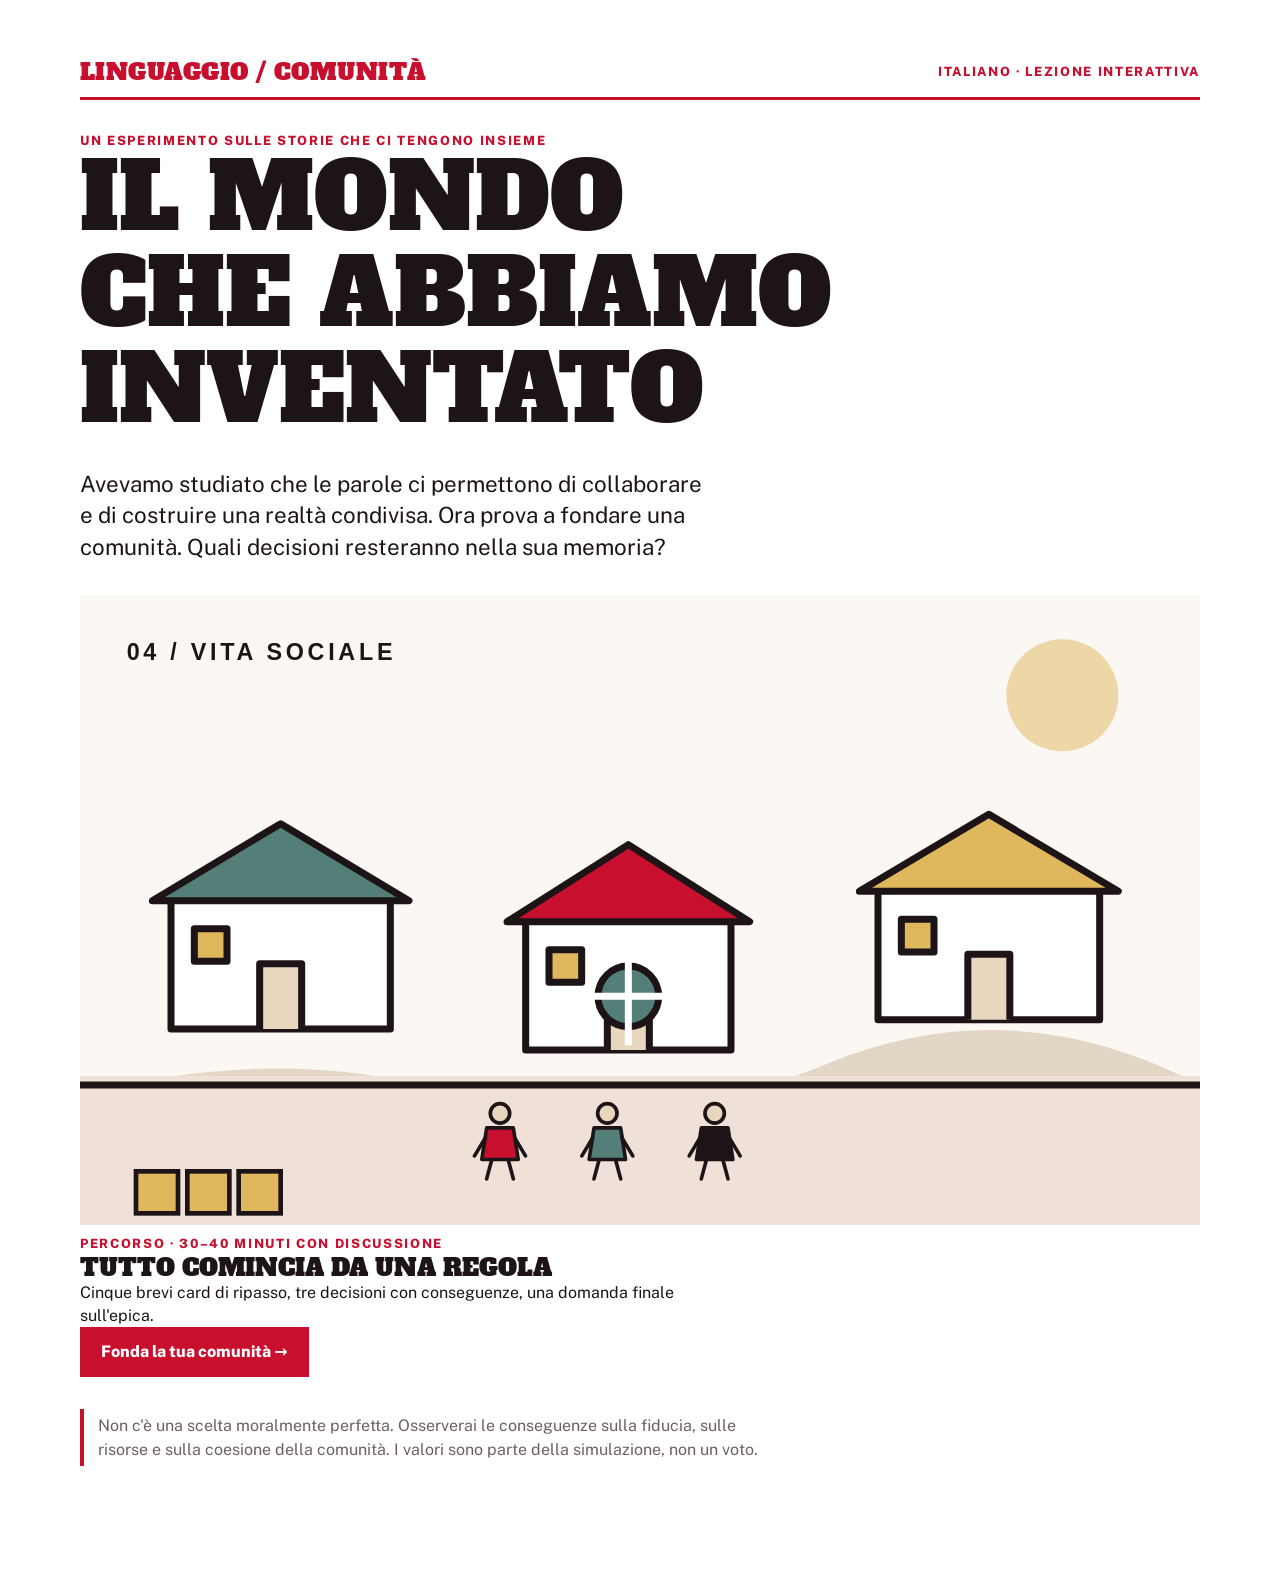
==== index.html @ 83479af5 "feat: crea pagina responsive del simulatore linguaggio-comunità" ====
<!doctype html>
<html lang="it">
<head>
  <meta charset="utf-8">
  <meta name="viewport" content="width=device-width,initial-scale=1,viewport-fit=cover">
  <meta name="theme-color" content="#ffffff">
  <title>Il mondo che abbiamo inventato — Linguaggio e comunità</title>
  <meta name="description" content="Attività didattica interattiva: linguaggio, convenzioni condivise, comunità e memoria collettiva.">
  <link rel="preconnect" href="https://fonts.googleapis.com">
  <link rel="preconnect" href="https://fonts.gstatic.com" crossorigin>
  <link href="https://fonts.googleapis.com/css2?family=Alfa+Slab+One&family=Public+Sans:wght@400;500;700;800&display=swap" rel="stylesheet">
  <link rel="stylesheet" href="stile.css">
  <link rel="stylesheet" href="simulazione.css">
  <link rel="stylesheet" href="comunita.css">
</head>
<body>
  <section id="landing" class="ep-landing" aria-label="Introduzione all'attività">
    <header class="ep-mast">
      <div class="ep-brand">LINGUAGGIO / COMUNITÀ</div>
      <span class="ep-kicker">Italiano · Lezione interattiva</span>
    </header>
    <div>
      <p class="ep-kicker">Un esperimento sulle storie che ci tengono insieme</p>
      <h1 class="ep-display">IL MONDO CHE ABBIAMO INVENTATO</h1>
    </div>
    <p class="ep-deck">Avevamo studiato che le parole ci permettono di collaborare e di costruire una realtà condivisa. Ora prova a fondare una comunità. Quali decisioni resteranno nella sua memoria?</p>
    <div class="lc-intro-grid">
      <div class="lc-cover" id="landingArt" aria-hidden="true"></div>
      <article class="lc-start">
        <span class="ep-kicker">Percorso · 30–40 minuti con discussione</span>
        <h2>TUTTO COMINCIA DA UNA REGOLA</h2>
        <p>Cinque brevi card di ripasso, tre decisioni con conseguenze, una domanda finale sull'epica.</p>
        <button class="btn" type="button" data-action="start">Fonda la tua comunità →</button>
        <button id="resume" class="btn ghost" type="button" data-action="resume" hidden>Riprendi il percorso →</button>
      </article>
    </div>
    <p class="ep-story-note">Non c'è una scelta moralmente perfetta. Osserverai le conseguenze sulla fiducia, sulle risorse e sulla coesione della comunità. I valori sono parte della simulazione, non un voto.</p>
  </section>
  <main class="app" id="app" hidden>
    <header class="bar">
      <div class="ep-app-title">
        <small>Il potere del linguaggio</small>
        <b>LA COMUNITÀ</b>
      </div>
      <div class="bar-r"><button class="pill" type="button" data-action="menu">← Inizio</button></div>
    </header>
    <section class="stage ep-stage" aria-label="Simulatore della comunità">
      <div class="left">
        <div class="mapwrap">
          <div class="ep-map" id="map"></div>
          <div class="chapter-tag" id="chapterTag">La comunità</div>
          <div class="turn-tag" id="turnTag">1 / 11</div>
        </div>
        <div class="ep-hud" id="hud" aria-label="Indicatori della comunità"></div>
        <div class="ep-progress" id="progress" aria-label="Avanzamento"></div>
        <p class="ep-notice">Fiducia, Risorse e Coesione sono indicatori del gioco: non misurano scientificamente una società e non sono un voto.</p>
      </div>
      <section class="panel ep-panel" id="panel" aria-label="Situazione e decisioni" aria-live="polite"></section>
    </section>
  </main>
  <div id="prologue" hidden role="dialog" aria-modal="true" aria-label="Card narrative illustrate"></div>
  <!-- Motore riutilizzabile proveniente da epica-romanzo; dati specifici separati. -->
  <script src="engine.js"></script>
  <script src="storia.js"></script>
  <script src="comunita-map.js"></script>
  <script src="comunita-app.js"></script>
</body>
</html>
---- stile.css ----
/* Layout: la mappa domina. Su schermo largo mappa e misure a sinistra, scene e ordini a destra. Su telefono: barra, mappa, misure, scena.
   Look: pagina bianca, rosso araldico per azioni e pericolo, inchiostro per il testo. Un solo tema deliberato. */
:root {
  --white: #ffffff; --ink: #1c1416; --red: #c8102e; --red-dark: #96091f; --red-pale: #fdeaed;
  --paper: #fbf7f2; --line: #e9dfe0; --mute: #6c5f63; --soft: #f4efec;
  --display: 'Alfa Slab One', 'Rockwell', Georgia, serif; --ui: 'Public Sans', system-ui, sans-serif;
  color-scheme: light;
}
* { box-sizing: border-box; }
body { background: var(--white); color: var(--ink); font-family: var(--ui); font-size: 1rem; line-height: 1.45;
  padding-inline: 1rem; padding-block: .8rem 3rem; }
button, input, textarea { font: inherit; color: inherit; }
.app { max-width: 70rem; margin-inline: auto; display: flex; flex-direction: column; gap: .8rem; }

.bar { display: flex; justify-content: space-between; align-items: center; gap: .8rem; flex-wrap: wrap; border-bottom: 3px solid var(--red); padding-bottom: .5rem; }
.sub { font-weight: 800; font-size: .78rem; letter-spacing: .12em; text-transform: uppercase; color: var(--red); }
.bar-r { display: flex; align-items: center; gap: .6rem; }
.score { text-align: end; line-height: 1; }
.score b { font-family: var(--display); font-size: 1.6rem; font-variant-numeric: tabular-nums; }
.score small { display: block; font-size: .68rem; font-weight: 700; letter-spacing: .12em; text-transform: uppercase; color: var(--mute); }
.pill { font-weight: 700; font-size: .85rem; border: 2px solid var(--ink); background: var(--white); padding: .35rem .8rem; cursor: pointer; }
.pill:hover { background: var(--ink); color: var(--white); }

.stage { display: grid; grid-template-columns: minmax(0, 1.55fr) minmax(19rem, 1fr); gap: 1rem; align-items: start; }
.left { display: flex; flex-direction: column; gap: .7rem; min-width: 0; }
@media (max-width: 52rem) { .stage { display: flex; flex-direction: column; align-items: stretch; } }

.mapwrap { position: relative; border: 3px solid var(--ink); background: var(--paper); line-height: 0; }
#map { width: 100%; display: block; touch-action: manipulation; cursor: pointer; }
.chapter-tag { position: absolute; left: .6rem; top: .6rem; background: var(--red); color: var(--white); font-weight: 800; font-size: .72rem; letter-spacing: .1em; text-transform: uppercase; padding: .25rem .6rem; line-height: 1.2; pointer-events: none; }
.turn-tag { position: absolute; right: .6rem; bottom: .6rem; background: var(--white); border: 2px solid var(--ink); font-weight: 800; font-size: .72rem; letter-spacing: .08em; text-transform: uppercase; padding: .2rem .55rem; line-height: 1.2; pointer-events: none; }
.progress { display: grid; grid-template-columns: repeat(8, 1fr); gap: 4px; }
.progress div { display: grid; grid-template-columns: 1fr 1fr; gap: 2px; }
.progress i { height: 7px; background: var(--line); display: block; }
.progress i.done { background: var(--ink); } .progress i.now { background: var(--red); }

.hud { display: grid; grid-template-columns: repeat(4, 1fr); gap: .5rem; }
.st { border: 2px solid var(--ink); padding: .4rem .55rem .5rem; background: var(--white); min-width: 0; }
.st-h { display: flex; justify-content: space-between; align-items: baseline; gap: .3rem; font-weight: 800; font-size: .72rem; letter-spacing: .06em; text-transform: uppercase; }
.st-h b { font-family: var(--display); font-size: 1.15rem; font-weight: 400; font-variant-numeric: tabular-nums; letter-spacing: 0; }
.st .bar2 { height: 7px; background: var(--soft); margin-top: .3rem; }
.st .bar2 i { display: block; height: 100%; background: var(--ink); transition: width .5s; }
.st.low { border-color: var(--red); } .st.low .bar2 i { background: var(--red); } .st.low b { color: var(--red); }
.st.up b { animation: up .9s; } .st.down b { animation: down .9s; }
@keyframes up { 0% { transform: scale(1.35); } 100% { transform: none; } }
@keyframes down { 0% { transform: scale(1.35); color: var(--red); } 100% { transform: none; } }
.st.off { display: none; }
@media (max-width: 34rem) { .hud { grid-template-columns: 1fr 1fr; } }
@media (max-width: 34rem) { .panel { box-shadow: 4px 4px 0 var(--red); } }

.panel { border: 3px solid var(--ink); background: var(--white); padding: clamp(1rem, 3vw, 1.5rem); display: flex; flex-direction: column; gap: .9rem; min-width: 0; animation: in .25s ease-out; box-shadow: 6px 6px 0 var(--red); }
@keyframes in { from { opacity: 0; transform: translateY(6px); } to { opacity: 1; transform: none; } }
@media (prefers-reduced-motion: reduce) { .panel, .st.up b, .st.down b { animation: none; } .st .bar2 i { transition: none; } }
.eyebrow { font-weight: 800; font-size: .72rem; letter-spacing: .14em; text-transform: uppercase; color: var(--red); }
h1, h2 { font-family: var(--display); font-weight: 400; line-height: 1.1; margin: 0; text-wrap: balance; }
h1 { font-size: 2rem; } h2 { font-size: 1.5rem; }
h3 { font-size: .95rem; margin: 0; font-weight: 800; }
p { margin: 0; max-width: 38rem; }
.prose { display: flex; flex-direction: column; gap: .6rem; font-size: 1.05rem; }
.muted { color: var(--mute); }
.quote { border-inline-start: 4px solid var(--red); padding-inline-start: .8rem; font-weight: 700; max-width: 38rem; }

.btn { font-weight: 800; font-size: 1rem; padding: .7rem 1.2rem; background: var(--red); color: var(--white); border: 2px solid var(--red); cursor: pointer; align-self: flex-start; }
.btn:hover { background: var(--red-dark); border-color: var(--red-dark); }
.btn.ghost { background: var(--white); color: var(--ink); border-color: var(--ink); }
.btn.ghost:hover { background: var(--ink); color: var(--white); }
.btn[disabled] { opacity: .45; cursor: default; }
:focus-visible { outline: 3px solid var(--red); outline-offset: 2px; }
.row { display: flex; gap: .6rem; flex-wrap: wrap; }

.opts { display: flex; flex-direction: column; gap: .5rem; }
.opt { display: grid; grid-template-columns: 1.6rem 1fr; gap: .4rem; text-align: left; background: var(--white); border: 2px solid var(--ink); padding: .7rem .8rem; cursor: pointer; font-weight: 500; font-size: 1rem; text-align: start; }
.opt:hover { background: var(--red-pale); border-color: var(--red); }
.opt .k { font-family: var(--display); color: var(--red); }
.opt.right { background: #eaf6ec; border-color: #1f7a3a; } .opt.wrong { background: var(--red-pale); border-color: var(--red); }

.chips { display: flex; flex-wrap: wrap; gap: .35rem; }
.chip { font-weight: 800; font-size: .8rem; padding: .12rem .5rem; background: var(--soft); font-variant-numeric: tabular-nums; }
.chip.neg { background: var(--red-pale); color: var(--red-dark); }
.note { background: var(--soft); border-inline-start: 4px solid var(--ink); padding: .7rem .9rem; display: flex; flex-direction: column; gap: .35rem; }
.note.red { background: var(--red-pale); border-color: var(--red); }
.crisis { background: var(--red); color: var(--white); padding: .6rem .8rem; font-weight: 700; }
.lines { margin: 0; padding-inline-start: 1.1rem; display: flex; flex-direction: column; gap: .2rem; max-width: 38rem; }

.ap { display: flex; align-items: center; gap: .5rem; font-weight: 800; font-size: .85rem; letter-spacing: .06em; text-transform: uppercase; }
.ap i { width: 1.1rem; height: 1.1rem; border: 2px solid var(--red); background: var(--red); display: inline-block; }
.ap i.used { background: var(--white); }
.orders { display: flex; flex-direction: column; gap: .4rem; }
.order { display: flex; justify-content: space-between; align-items: center; gap: .6rem; text-align: start; border: 2px solid var(--ink); background: var(--white); padding: .5rem .7rem; cursor: pointer; font-weight: 700; font-size: .95rem; }
.order:hover, .order.sel { background: var(--red-pale); border-color: var(--red); }
.order .chips { justify-content: flex-end; flex-shrink: 0; }
.sel-card { border: 3px solid var(--red); padding: .8rem; display: flex; flex-direction: column; gap: .5rem; background: var(--red-pale); }

.field { display: flex; flex-direction: column; gap: .3rem; max-width: 20rem; }
.field label { font-weight: 800; font-size: .85rem; }
.field input { background: var(--white); border: 2px solid var(--ink); padding: .6rem .7rem; }
.rules { display: grid; grid-template-columns: repeat(auto-fit, minmax(10rem, 1fr)); gap: .6rem; }
.rules div { border-top: 3px solid var(--red); padding-top: .35rem; font-size: .92rem; line-height: 1.3; }
.rules b { display: block; }

.big { font-family: var(--display); font-size: 3rem; line-height: 1; font-variant-numeric: tabular-nums; color: var(--red); }
.split { display: grid; grid-template-columns: 1fr 1fr; gap: .6rem; }
.split div { border: 2px solid var(--ink); padding: .5rem .7rem; }
.split b { font-family: var(--display); font-weight: 400; font-size: 1.5rem; display: block; }
.split small { font-weight: 700; font-size: .72rem; letter-spacing: .1em; text-transform: uppercase; color: var(--mute); }
textarea, .linkbox { width: 100%; background: var(--soft); border: 2px solid var(--ink); padding: .6rem; font-size: .85rem; word-break: break-all; }
textarea { min-height: 6rem; resize: vertical; }
.linkbox { user-select: all; font-family: ui-monospace, Menlo, monospace; }

.board { display: flex; flex-direction: column; border: 2px solid var(--ink); }
.brow { display: grid; grid-template-columns: 2.2rem minmax(0, 1fr) auto; gap: .6rem; align-items: center; padding: .5rem .7rem; border-bottom: 1px solid var(--line); }
.brow:last-child { border: 0; }
.brow.first { background: var(--red); color: var(--white); }
.brow.first small { color: #ffd9df; }
.pos { font-family: var(--display); font-size: 1.2rem; text-align: center; }
.brow b { display: block; overflow: hidden; text-overflow: ellipsis; white-space: nowrap; }
.brow small { color: var(--mute); font-weight: 600; font-size: .78rem; }
.pts { font-family: var(--display); font-size: 1.4rem; font-variant-numeric: tabular-nums; }

#winner { position: fixed; inset: 0; background: var(--red); color: var(--white); z-index: 50; display: flex; flex-direction: column; align-items: center; justify-content: center; gap: 1rem; text-align: center; padding: 1.5rem; overflow: hidden; }
#winner[hidden] { display: none; }
#winner .w1 { font-weight: 800; letter-spacing: .3em; text-transform: uppercase; }
#winner .w2 { font-family: var(--display); font-size: clamp(2.4rem, 11vw, 6rem); line-height: 1; overflow-wrap: anywhere; }
#winner .w3 { font-family: var(--display); font-size: 2rem; }
#winner .btn { background: var(--white); color: var(--red); border-color: var(--white); align-self: center; z-index: 2; }
.conf { position: absolute; top: -5vh; width: 10px; height: 16px; animation: fall linear infinite; }
@keyframes fall { to { transform: translateY(115vh) rotate(720deg); } }
@media (prefers-reduced-motion: reduce) { .conf { display: none; } }

/* tutorial, eventi, ordini */
.pill[disabled] { opacity: .35; cursor: default; } .pill[disabled]:hover { background: var(--white); color: inherit; }
.pill[hidden] { display: none; }
@media (max-width: 34rem) { .pill { padding: .35rem .6rem; font-size: .8rem; } .bar-r { gap: .4rem; } }
.hl { outline: 4px solid var(--red); outline-offset: 3px; animation: hlp 1.1s ease-in-out infinite; }
@keyframes hlp { 50% { outline-color: rgba(200,16,46,.15); } }
@media (prefers-reduced-motion: reduce) { .hl { animation: none; } }
.coach { background: var(--ink); color: var(--white); padding: .7rem .9rem; display: flex; flex-direction: column; gap: .25rem; font-size: .95rem; }
.coach small { font-weight: 800; font-size: .7rem; letter-spacing: .14em; text-transform: uppercase; color: #ffb3bf; }
.badge { align-self: flex-start; display: inline-block; font-weight: 800; font-size: .7rem; letter-spacing: .14em; text-transform: uppercase; padding: .18rem .55rem; background: var(--ink); color: var(--white); line-height: 1.3; }
.badge.Minaccia, .badge.Crisi { background: var(--red); }
.note .badge { margin-bottom: .1rem; }
.tag { display: block; font-weight: 800; font-size: .68rem; letter-spacing: .12em; text-transform: uppercase; color: var(--red); margin-bottom: .1rem; }
.stakes { display: flex; flex-wrap: wrap; gap: .4rem; align-items: center; }
.stakes .lbl { font-weight: 800; font-size: .72rem; letter-spacing: .12em; text-transform: uppercase; color: var(--mute); }
.stake { border: 2px solid var(--ink); padding: .1rem .5rem; font-weight: 700; font-size: .85rem; background: var(--white); }
.stake b { font-family: var(--display); font-weight: 400; margin-inline-start: .35rem; }
.stake.low { border-color: var(--red); color: var(--red); }
.ask { font-size: .75rem; letter-spacing: .14em; text-transform: uppercase; color: var(--mute); margin-top: .2rem; }
.you small { font-weight: 800; font-size: .7rem; letter-spacing: .12em; text-transform: uppercase; color: var(--mute); display: block; margin-bottom: .15rem; }
.why { background: var(--red-pale); border-inline-start: 4px solid var(--red); padding: .6rem .8rem; font-size: .95rem; max-width: 38rem; }
.steps { margin: 0; padding-inline-start: 1.3rem; display: flex; flex-direction: column; gap: .4rem; max-width: 38rem; }
.cg { display: grid; grid-template-columns: 1fr 1fr; gap: .6rem; }
.cg small { display: block; font-weight: 800; font-size: .7rem; letter-spacing: .12em; text-transform: uppercase; color: var(--mute); margin-bottom: .25rem; }
.whyline { font-weight: 700; color: var(--red-dark); }
.grp { display: flex; flex-direction: column; gap: .35rem; }
.gh { font-size: .72rem; letter-spacing: .14em; text-transform: uppercase; color: var(--mute); margin-top: .3rem; }
.gh.reco { color: var(--red); }
.order { flex-direction: column; align-items: flex-start; justify-content: flex-start; gap: .25rem; }
.order .chips { justify-content: flex-start; }
.order.reco { border-color: var(--red); }
.o-t { font-weight: 800; }
.o-why { font-size: .82rem; font-weight: 600; color: var(--red-dark); }

/* lingua araba: scrittura da destra a sinistra, la mappa resta com'e' */
.app[lang="ar"] { --display: 'Cairo', 'Noto Sans Arabic', system-ui, sans-serif; --ui: 'Cairo', 'Noto Sans Arabic', system-ui, sans-serif; font-family: var(--ui); }
.app[lang="ar"] * { letter-spacing: 0 !important; text-transform: none !important; }
.app[lang="ar"] h1, .app[lang="ar"] h2 { line-height: 1.4; font-weight: 800; }
.app[lang="ar"] p, .app[lang="ar"] li { line-height: 1.65; }
.app[dir="rtl"] .stage, .app[dir="rtl"] .mapwrap, .app[dir="rtl"] .progress { direction: ltr; }
.app[dir="rtl"] .panel, .app[dir="rtl"] .hud, .app[dir="rtl"] .bar { direction: rtl; }
.recap { border: 3px solid var(--ink); background: var(--paper); padding: .9rem 1rem 1rem; display: flex; flex-direction: column; gap: .6rem; }
.recap h3 { font-family: var(--display); font-weight: 400; font-size: 1.15rem; color: var(--red); line-height: 1.2; }
.recap-lead { font-weight: 700; font-size: .95rem; }
.recap ul { list-style: none; margin: 0; padding: 0; display: flex; flex-direction: column; gap: .5rem; }
.recap li { border-inline-start: 4px solid var(--red); padding-inline-start: .65rem; display: flex; flex-direction: column; gap: .05rem; font-size: .93rem; line-height: 1.35; }
.recap-chain { background: var(--white); border: 2px solid var(--ink); padding: .6rem .8rem; display: flex; flex-direction: column; gap: .15rem; }
.recap-chain h4 { margin: 0 0 .2rem; font-size: .72rem; font-weight: 800; letter-spacing: .12em; text-transform: uppercase; color: var(--red); }
.recap-chain p { font-size: .95rem; }
.recap li b { font-weight: 800; }
/* Prologo animato */
#prologue { position: fixed; inset: 0; z-index: 60; background: var(--white); display: flex; align-items: flex-start; justify-content: center; padding: 1rem; overflow: auto; }
#prologue[hidden] { display: none; }
@media (min-height: 40rem) { #prologue { align-items: center; } }
.pro-card { width: min(46rem, 100%); border: 3px solid var(--ink); box-shadow: 6px 6px 0 var(--red); background: var(--white); display: flex; flex-direction: column; margin-block: auto; }
.pro-art { line-height: 0; border-bottom: 3px solid var(--ink); background: var(--paper); aspect-ratio: 16 / 9; overflow: hidden; direction: ltr; }
.pro-art svg { width: 100%; height: 100%; display: block; }
.pro-in { animation: proin .5s ease-out; }
@keyframes proin { from { opacity: 0; } to { opacity: 1; } }
.pro-body { padding: 1rem 1.2rem 1.25rem; display: flex; flex-direction: column; gap: .7rem; }
.pro-top { display: flex; justify-content: space-between; align-items: center; gap: .6rem; }
.pro-title { font-size: clamp(2rem, 8vw, 3rem); color: var(--red); }
.pro-text { font-size: clamp(1.1rem, 3.4vw, 1.4rem); font-weight: 600; line-height: 1.35; max-width: 34rem; opacity: 0; animation: protext .9s ease-out forwards; }
@keyframes protext { from { opacity: 0; transform: translateY(6px); } to { opacity: 1; transform: none; } }
.pro-dots { display: flex; gap: 4px; }
.pro-dots i { flex: 1; height: 6px; background: var(--line); display: block; }
.pro-dots i.done { background: var(--ink); } .pro-dots i.now { background: var(--red); }
.pro-card[dir="rtl"] { --display: 'Cairo', 'Noto Sans Arabic', system-ui, sans-serif; --ui: 'Cairo', 'Noto Sans Arabic', system-ui, sans-serif; font-family: var(--ui); }
.pro-card[dir="rtl"] * { letter-spacing: 0 !important; text-transform: none !important; }
.pro-card[dir="rtl"] .pro-title { line-height: 1.4; font-weight: 800; }
.pro-card[dir="rtl"] .pro-text { line-height: 1.7; }
@media (prefers-reduced-motion: reduce) { .pro-in, .pro-text { animation: none; opacity: 1; } }
---- simulazione.css ----
/* Base visiva condivisa, derivata dalla PR epica-romanzo (motore di Feudo). Le regole base
   (palette, font, .bar, .panel, .pro-card, .pro-art, .btn) restano in stile.css. */
[hidden] { display:none !important; }
body { margin:0; min-height:100vh; }
.ep-landing { max-width:70rem; margin:0 auto; padding:clamp(1.2rem,5vw,3rem) 0 4rem; display:grid; gap:2rem; }
.ep-mast { border-bottom:3px solid var(--red); padding:0 0 .8rem; display:flex; justify-content:space-between; gap:1rem; align-items:center; }
.ep-brand { font:400 1.45rem/1 var(--display); color:var(--red); letter-spacing:.02em; }
.ep-kicker { color:var(--red); font-size:.8rem; font-weight:800; letter-spacing:.13em; text-transform:uppercase; }
.ep-display { font-family:var(--display); font-weight:400; line-height:1.03; font-size:clamp(2.4rem,7.3vw,5.8rem); max-width:13ch; }
.ep-deck { font-size:clamp(1.1rem,2vw,1.4rem); max-width:39rem; line-height:1.4; }
.ep-story-grid { display:grid; grid-template-columns:repeat(2,minmax(0,1fr)); gap:1.3rem; }
.ep-story-card { border:3px solid var(--ink); box-shadow:6px 6px 0 var(--red); display:flex; flex-direction:column; gap:0; min-width:0; }
.ep-cover { aspect-ratio:16/9; background:var(--paper); overflow:hidden; border-bottom:3px solid var(--ink); }
.ep-cover svg { width:100%;height:100%;display:block; }
.ep-cover svg [fill="url(#stones)"] { opacity:.8; }
.ep-story-body { display:flex;flex-direction:column;gap:.75rem;padding:1rem 1.2rem 1.3rem;align-items:flex-start; }
.ep-story-body h2 { font-size:clamp(1.5rem,3vw,2.2rem);color:var(--red); }
.ep-story-body p { line-height:1.45; }
.ep-story-note { border-left:4px solid var(--red);padding:.35rem .9rem;color:var(--mute);max-width:44rem; }
.ep-app-title { display:flex; flex-direction:column; gap:.15rem; }
.ep-app-title b { font:400 1.4rem var(--display);color:var(--red); }
.ep-app-title small { color:var(--mute);font-weight:700; }
.ep-stage { padding-top:.4rem; }
.ep-map { width:100%;display:block;min-width:0;line-height:0; }
.ep-map svg { width:100%;height:auto;display:block; }
.ep-maphead { font-size:.75rem;font-weight:800;text-transform:uppercase;letter-spacing:.12em; }
.ep-hud { display:grid;grid-template-columns:repeat(3,minmax(0,1fr));gap:.5rem; }
.ep-stat { border:2px solid var(--ink);padding:.65rem; min-width:0;background:var(--white); }
.ep-stat-head { font-size:.8rem;display:flex;justify-content:space-between;align-items:baseline;gap:.25rem;flex-wrap:wrap; }
.ep-stat-head span:first-child { font-weight:800; }
.ep-stat-head b { font:400 1.4rem var(--display); }
.ep-stat-head em { font-style:normal;font-weight:800;font-size:.8rem; }
.ep-up { color:#1f7a3a !important; }
.ep-down { color:var(--red-dark) !important; }
.ep-meter { width:100%; height:9px;background:var(--soft);border:1px solid var(--ink);margin-top:.5rem;overflow:hidden; }
.ep-meter > div { height:100%;background:var(--red);transition:width .3s ease-out; }
.ep-stat:nth-child(2) .ep-meter > div { background:#bd974a; }
.ep-stat:nth-child(3) .ep-meter > div { background:#53877b; }
.ep-progress { display:flex;gap:3px; min-height:6px; }
.ep-progress > i { display:block;background:var(--line);flex:1;min-width:0;height:6px; }
.ep-progress > i.done { background:var(--ink); }
.ep-progress > i.now { background:var(--red); }
.ep-panel { gap:1rem; }
.ep-panel h1 { font-size:clamp(1.65rem,4.2vw,2.4rem); }
.ep-lead { font-size:1.05rem;line-height:1.48;max-width:36rem; }
.ep-choices { display:flex;flex-direction:column;gap:.55rem; }
.ep-choice { width:100%; }
.ep-choice:focus-visible { outline:3px solid var(--red);outline-offset:3px; }
.ep-help { color:var(--mute);font-size:.9rem; border-top:1px solid var(--line);padding-top:.75rem; }
.ep-small { font-size:.8rem;padding:.4rem .6rem; }
.ep-change-list { display:grid;gap:.35rem; }
.ep-change { display:flex;align-items:center;justify-content:space-between;gap:1rem;padding:.65rem .8rem;background:var(--soft);font-weight:700; }
.ep-change b { font-family:var(--display);font-weight:400;font-size:1.25rem; }
.ep-after { color:var(--mute);border-left:3px solid var(--ink);padding-left:.8rem; }
.ep-notice { color:var(--mute);font-size:.83rem;max-width:60rem; }
#prologue { z-index:100; }
#prologue .pro-body { gap:.85rem; }
#prologue .pro-title {font-size:clamp(1.65rem,4.8vw,2.8rem);color:var(--red); }
#prologue .pro-text {font-size:clamp(1.12rem,3.1vw,1.35rem);font-weight:600;line-height:1.45; }
#prologue .pro-art {aspect-ratio:16/9;}
@media (max-width:45rem) {
  body { padding-inline:.65rem; }
  .ep-story-grid { grid-template-columns:1fr; }
  .ep-landing { gap:1.4rem;padding-top:1rem; }
  .ep-hud { grid-template-columns:repeat(3,minmax(0,1fr));gap:.28rem; }
  .ep-stat {padding:.4rem;}
  .ep-stat-head {font-size:.69rem;}
  .ep-stat-head b {font-size:1.15rem;}
  .ep-panel {padding:1rem;}
  .ep-mast {align-items:flex-start;}
  #prologue {padding:.5rem;}
  #prologue .pro-card {box-shadow:4px 4px 0 var(--red);}
}
@media (prefers-reduced-motion:reduce) {
  .ep-meter > div {transition:none;}
  .pro-in,.pro-text {animation:none!important;opacity:1!important;}
  svg animate, svg animateTransform {display:none;}
}
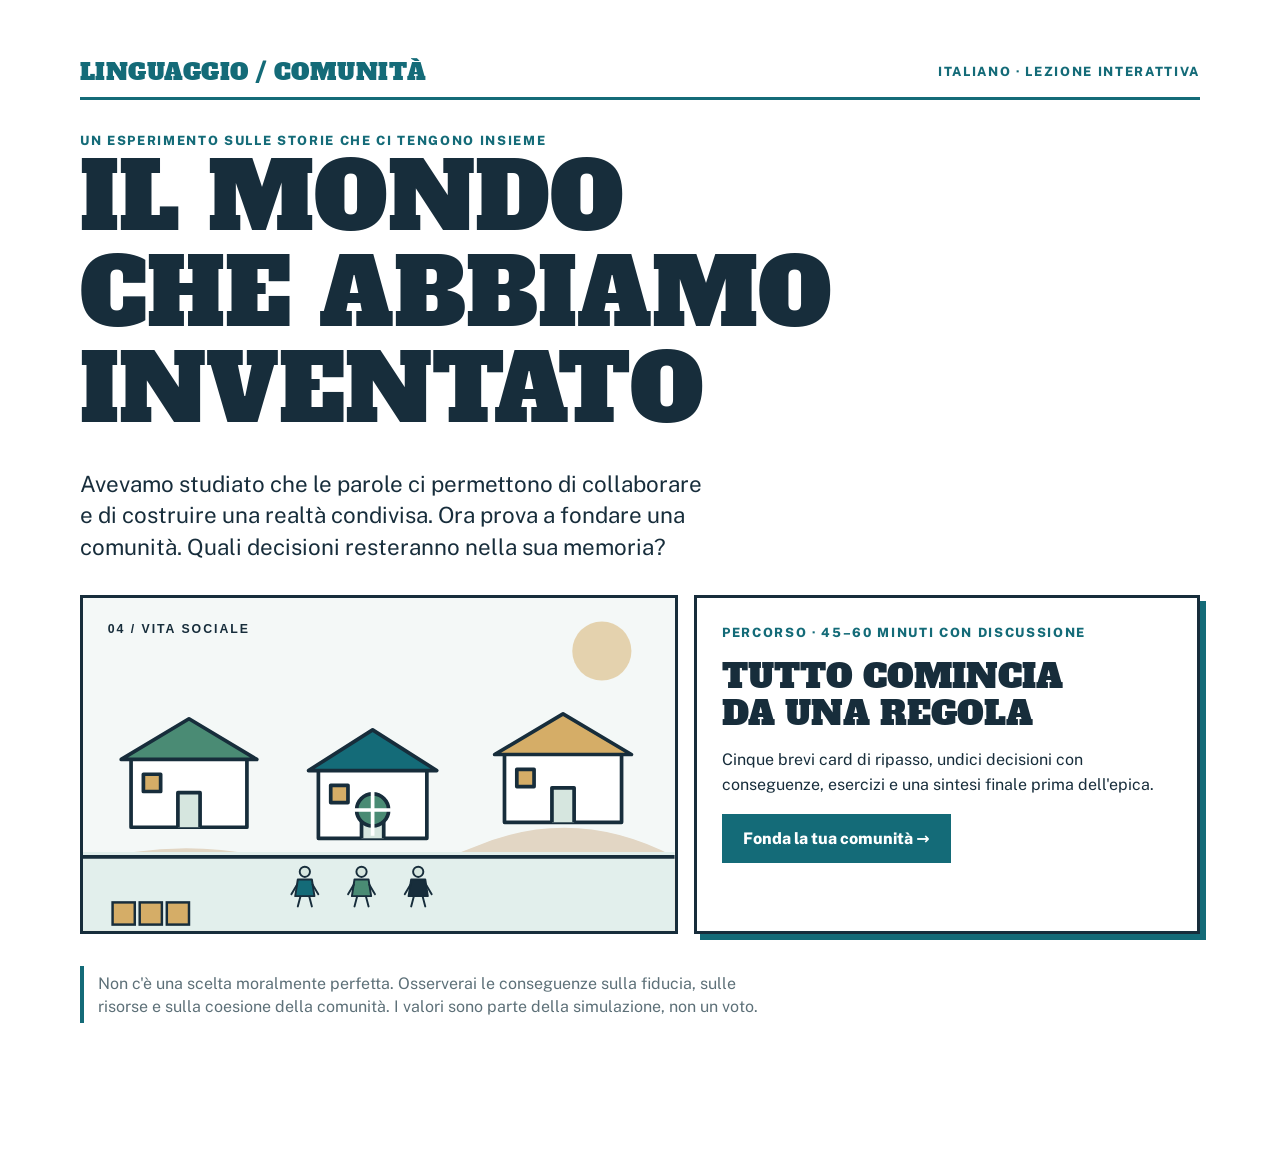
==== commit f2d61926: "design: identità blu petrolio e verde per Linguaggio e comunità" ====
--- a/index.html
+++ b/index.html
@@ -27,9 +27,9 @@
     <div class="lc-intro-grid">
       <div class="lc-cover" id="landingArt" aria-hidden="true"></div>
       <article class="lc-start">
-        <span class="ep-kicker">Percorso · 30–40 minuti con discussione</span>
+        <span class="ep-kicker">Percorso · 45–60 minuti con discussione</span>
         <h2>TUTTO COMINCIA DA UNA REGOLA</h2>
-        <p>Cinque brevi card di ripasso, tre decisioni con conseguenze, una domanda finale sull'epica.</p>
+        <p>Cinque brevi card di ripasso, undici decisioni con conseguenze, esercizi e una sintesi finale prima dell'epica.</p>
         <button class="btn" type="button" data-action="start">Fonda la tua comunità →</button>
         <button id="resume" class="btn ghost" type="button" data-action="resume" hidden>Riprendi il percorso →</button>
       </article>
--- a/stile.css
+++ b/stile.css
@@ -1,8 +1,8 @@
 /* Layout: la mappa domina. Su schermo largo mappa e misure a sinistra, scene e ordini a destra. Su telefono: barra, mappa, misure, scena.
-   Look: pagina bianca, rosso araldico per azioni e pericolo, inchiostro per il testo. Un solo tema deliberato. */
+   Look: carta chiara, blu petrolio per azioni e accenti, inchiostro blu per il testo. */
 :root {
-  --white: #ffffff; --ink: #1c1416; --red: #c8102e; --red-dark: #96091f; --red-pale: #fdeaed;
-  --paper: #fbf7f2; --line: #e9dfe0; --mute: #6c5f63; --soft: #f4efec;
+  --white: #ffffff; --ink: #172d3b; --red: #146b78; --red-dark: #0d4d5a; --red-pale: #e5f3f2;
+  --paper: #f4f8f7; --line: #dce8e8; --mute: #5d7078; --soft: #eaf3f2;
   --display: 'Alfa Slab One', 'Rockwell', Georgia, serif; --ui: 'Public Sans', system-ui, sans-serif;
   color-scheme: light;
 }
--- a/comunita.css
+++ b/comunita.css
@@ -0,0 +1,23 @@
+/* Adattamenti del percorso Linguaggio e comunità; eredita Feudo/Epica */
+.lc-intro-grid {display:grid;grid-template-columns:minmax(0,1.18fr) minmax(17rem,1fr);gap:1rem;align-items:stretch}
+.lc-cover {border:3px solid var(--ink);background:var(--paper);line-height:0;overflow:hidden;min-width:0}
+.lc-cover svg {width:100%;height:100%;display:block;object-fit:cover}
+.lc-start {display:flex;flex-direction:column;gap:1rem;padding:clamp(1rem,3vw,1.6rem);border:3px solid var(--ink);box-shadow:6px 6px 0 var(--red);align-items:flex-start}
+.lc-start h2 {font-size:clamp(1.4rem,3vw,2.1rem)}
+.lc-start p {line-height:1.55}
+.lc-start .btn {max-width:100%}
+.lc-context {background:var(--soft);border-left:4px solid var(--red);padding:.65rem .8rem;display:flex;flex-direction:column;gap:.3rem}
+.lc-context strong {font-size:.8rem;letter-spacing:.04em}
+.lc-context span {font-size:.88rem;color:var(--mute)}
+.lc-summary {display:grid;gap:.6rem}
+.lc-summary>div {border-left:4px solid var(--ink);padding:.35rem .8rem;display:flex;flex-direction:column;gap:.15rem;background:var(--soft)}
+.lc-summary span {text-transform:uppercase;letter-spacing:.08em;font-size:.72rem;color:var(--mute);font-weight:800}
+.lc-summary strong {font-size:1rem}
+#prologue .pro-text {font-weight:500;font-size:clamp(1rem,2.7vw,1.2rem);line-height:1.5}
+.ep-lead {line-height:1.5}
+.ep-story-note {margin-bottom:1rem}
+.ep-progress i {min-width:2px}
+.lc-start button:focus-visible,.ep-choice:focus-visible {outline:3px solid var(--red);outline-offset:3px}
+@media (max-width:52rem) {.lc-intro-grid {grid-template-columns:1fr}.lc-cover {aspect-ratio:16/9}.lc-start {box-shadow:4px 4px 0 var(--red)}}
+@media (max-width:36rem) {.ep-display {font-size:clamp(2.5rem,13vw,4.5rem)}.ep-mast {align-items:flex-start}.ep-brand {font-size:1.15rem}.ep-hud {gap:.3rem}.ep-stat-head {gap:.2rem}}
+@media (prefers-reduced-motion:reduce) {*,*::before,*::after {scroll-behavior:auto!important}}
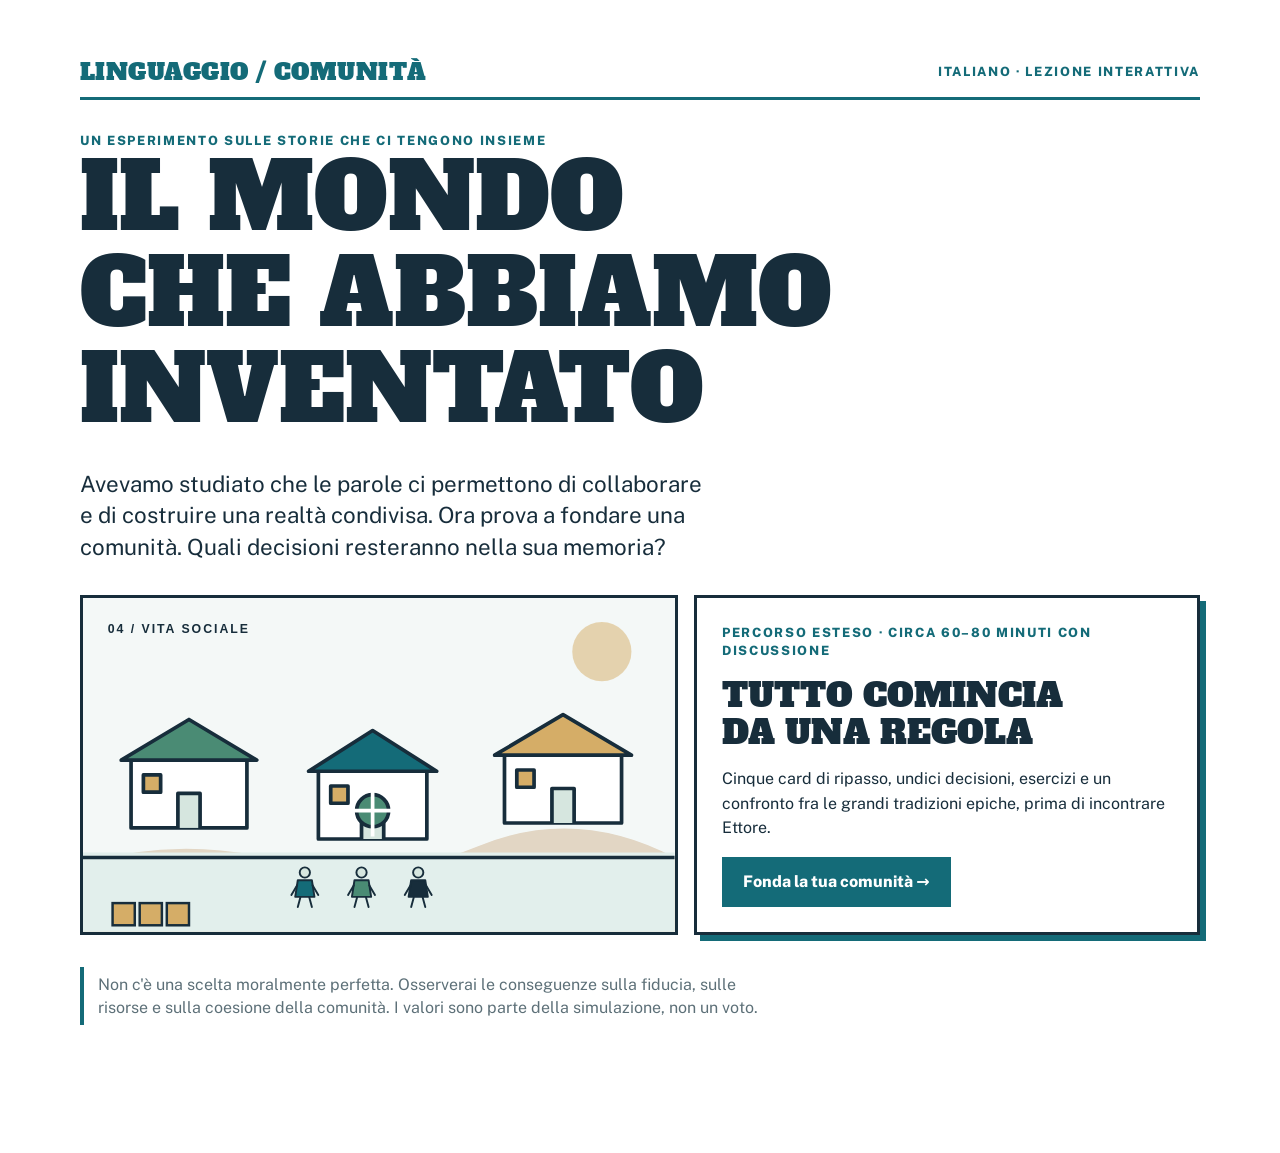
==== commit a9fc8366: "feat: integra epica comparata nell'interfaccia e nella documentazione" ====
--- a/index.html
+++ b/index.html
@@ -27,9 +27,9 @@
     <div class="lc-intro-grid">
       <div class="lc-cover" id="landingArt" aria-hidden="true"></div>
       <article class="lc-start">
-        <span class="ep-kicker">Percorso · 45–60 minuti con discussione</span>
+        <span class="ep-kicker">Percorso esteso · circa 60–80 minuti con discussione</span>
         <h2>TUTTO COMINCIA DA UNA REGOLA</h2>
-        <p>Cinque brevi card di ripasso, undici decisioni con conseguenze, esercizi e una sintesi finale prima dell'epica.</p>
+        <p>Cinque card di ripasso, undici decisioni, esercizi e un confronto fra le grandi tradizioni epiche, prima di incontrare Ettore.</p>
         <button class="btn" type="button" data-action="start">Fonda la tua comunità →</button>
         <button id="resume" class="btn ghost" type="button" data-action="resume" hidden>Riprendi il percorso →</button>
       </article>
--- a/comunita.css
+++ b/comunita.css
@@ -1,4 +1,4 @@
-/* Adattamenti del percorso Linguaggio e comunità; eredita Feudo/Epica */
+/* Identità cromatica: blu petrolio e verde salvia, distinta dal rosso di Feudo/Epica. */
 .lc-intro-grid {display:grid;grid-template-columns:minmax(0,1.18fr) minmax(17rem,1fr);gap:1rem;align-items:stretch}
 .lc-cover {border:3px solid var(--ink);background:var(--paper);line-height:0;overflow:hidden;min-width:0}
 .lc-cover svg {width:100%;height:100%;display:block;object-fit:cover}
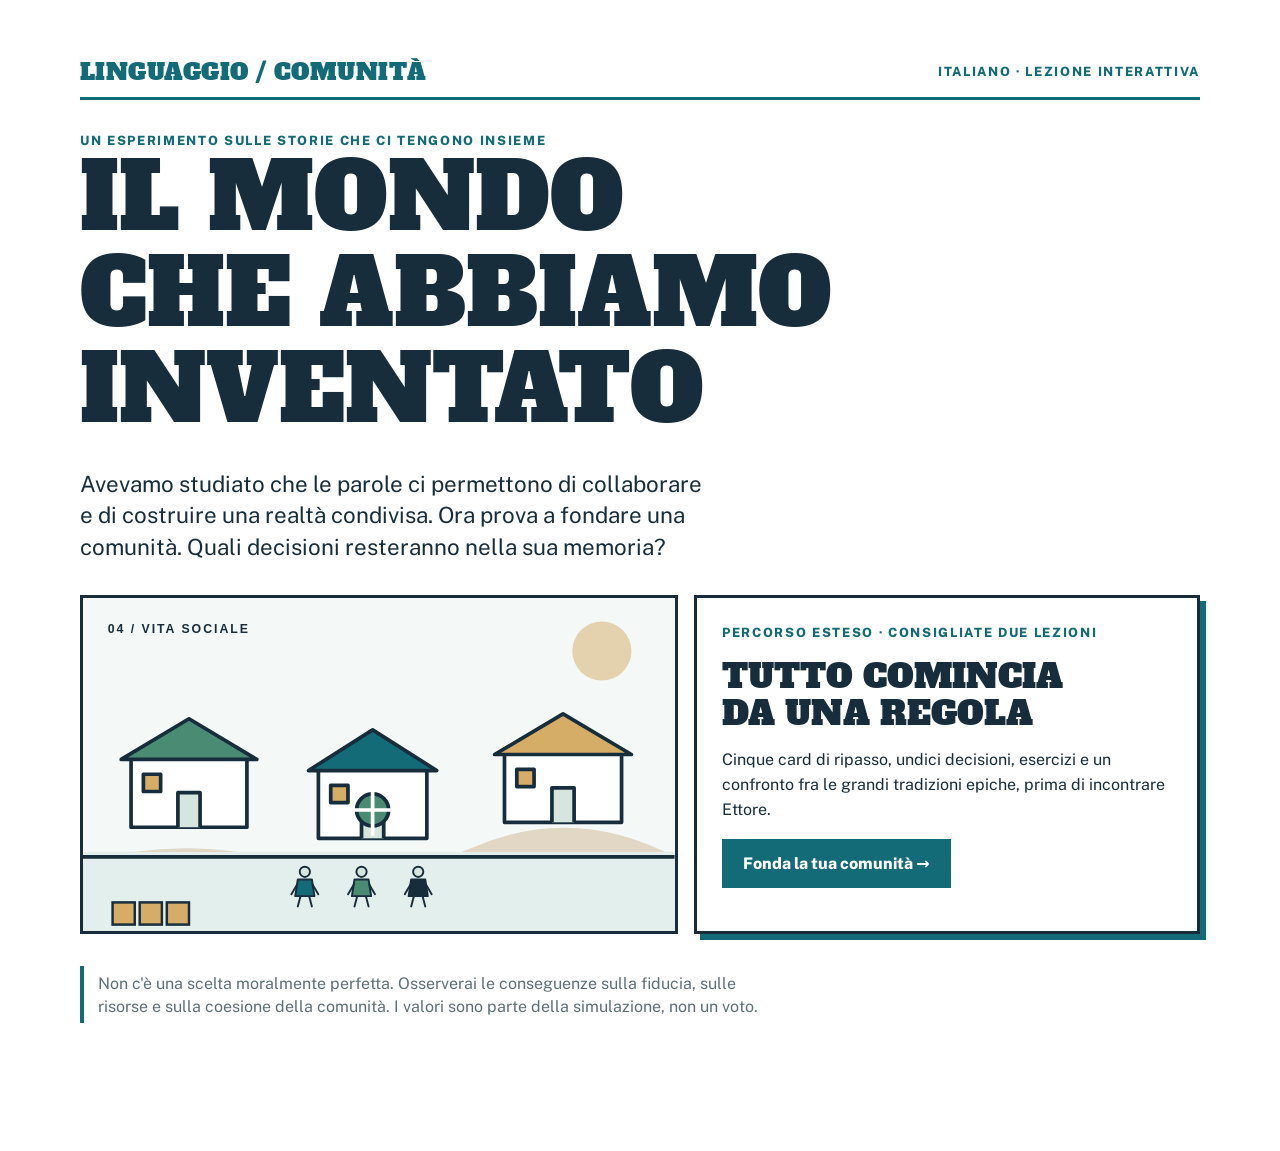
==== commit 4f0c91b7: "docs: durata e contenuti della nuova espansione" ====
--- a/index.html
+++ b/index.html
@@ -27,7 +27,7 @@
     <div class="lc-intro-grid">
       <div class="lc-cover" id="landingArt" aria-hidden="true"></div>
       <article class="lc-start">
-        <span class="ep-kicker">Percorso esteso · circa 60–80 minuti con discussione</span>
+        <span class="ep-kicker">Percorso esteso · consigliate due lezioni</span>
         <h2>TUTTO COMINCIA DA UNA REGOLA</h2>
         <p>Cinque card di ripasso, undici decisioni, esercizi e un confronto fra le grandi tradizioni epiche, prima di incontrare Ettore.</p>
         <button class="btn" type="button" data-action="start">Fonda la tua comunità →</button>
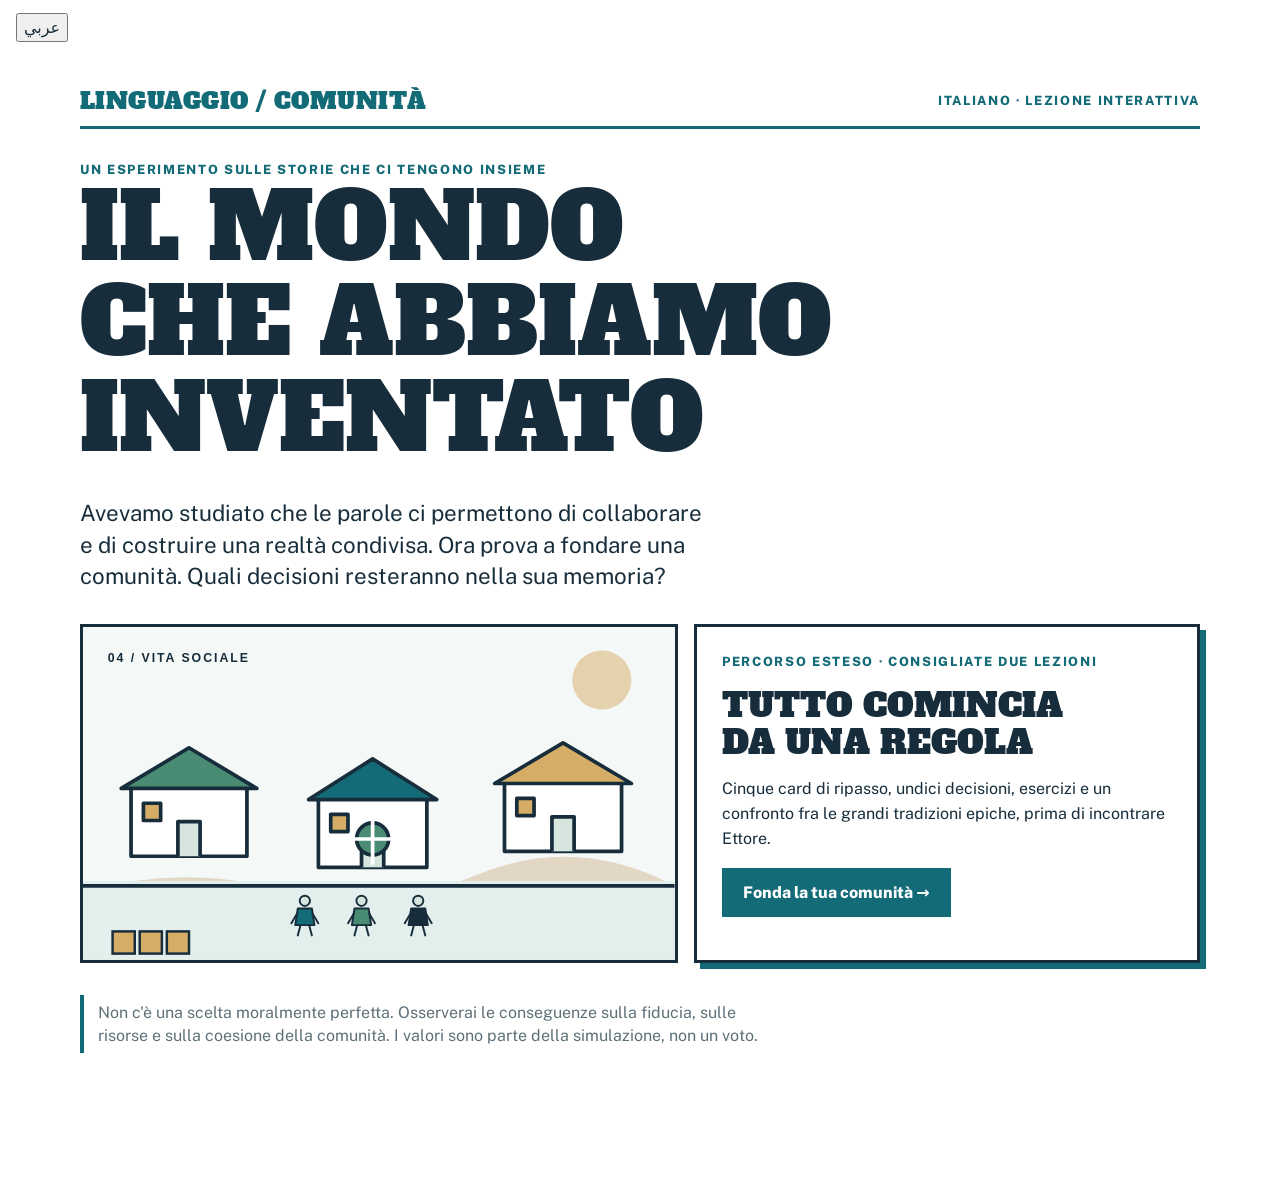
==== commit 9b405a26: "i18n: selettore italiano/arabo e font Cairo" ====
--- a/index.html
+++ b/index.html
@@ -8,12 +8,13 @@
   <meta name="description" content="Attività didattica interattiva: linguaggio, convenzioni condivise, comunità e memoria collettiva.">
   <link rel="preconnect" href="https://fonts.googleapis.com">
   <link rel="preconnect" href="https://fonts.gstatic.com" crossorigin>
-  <link href="https://fonts.googleapis.com/css2?family=Alfa+Slab+One&family=Public+Sans:wght@400;500;700;800&display=swap" rel="stylesheet">
+  <link href="https://fonts.googleapis.com/css2?family=Alfa+Slab+One&family=Cairo:wght@400;500;600;700&family=Public+Sans:wght@400;500;700;800&display=swap" rel="stylesheet">
   <link rel="stylesheet" href="stile.css">
   <link rel="stylesheet" href="simulazione.css">
   <link rel="stylesheet" href="comunita.css">
 </head>
 <body>
+  <nav class="lc-language" aria-label="Lingua / اللغة"><button type="button" id="langToggle" aria-label="Cambia lingua / تغيير اللغة" aria-pressed="false">عربي</button></nav>
   <section id="landing" class="ep-landing" aria-label="Introduzione all'attività">
     <header class="ep-mast">
       <div class="ep-brand">LINGUAGGIO / COMUNITÀ</div>
@@ -63,6 +64,7 @@
   <script src="engine.js"></script>
   <script src="storia.js"></script>
   <script src="comunita-map.js"></script>
+  <script src="ar.js"></script>
   <script src="comunita-app.js"></script>
 </body>
 </html>
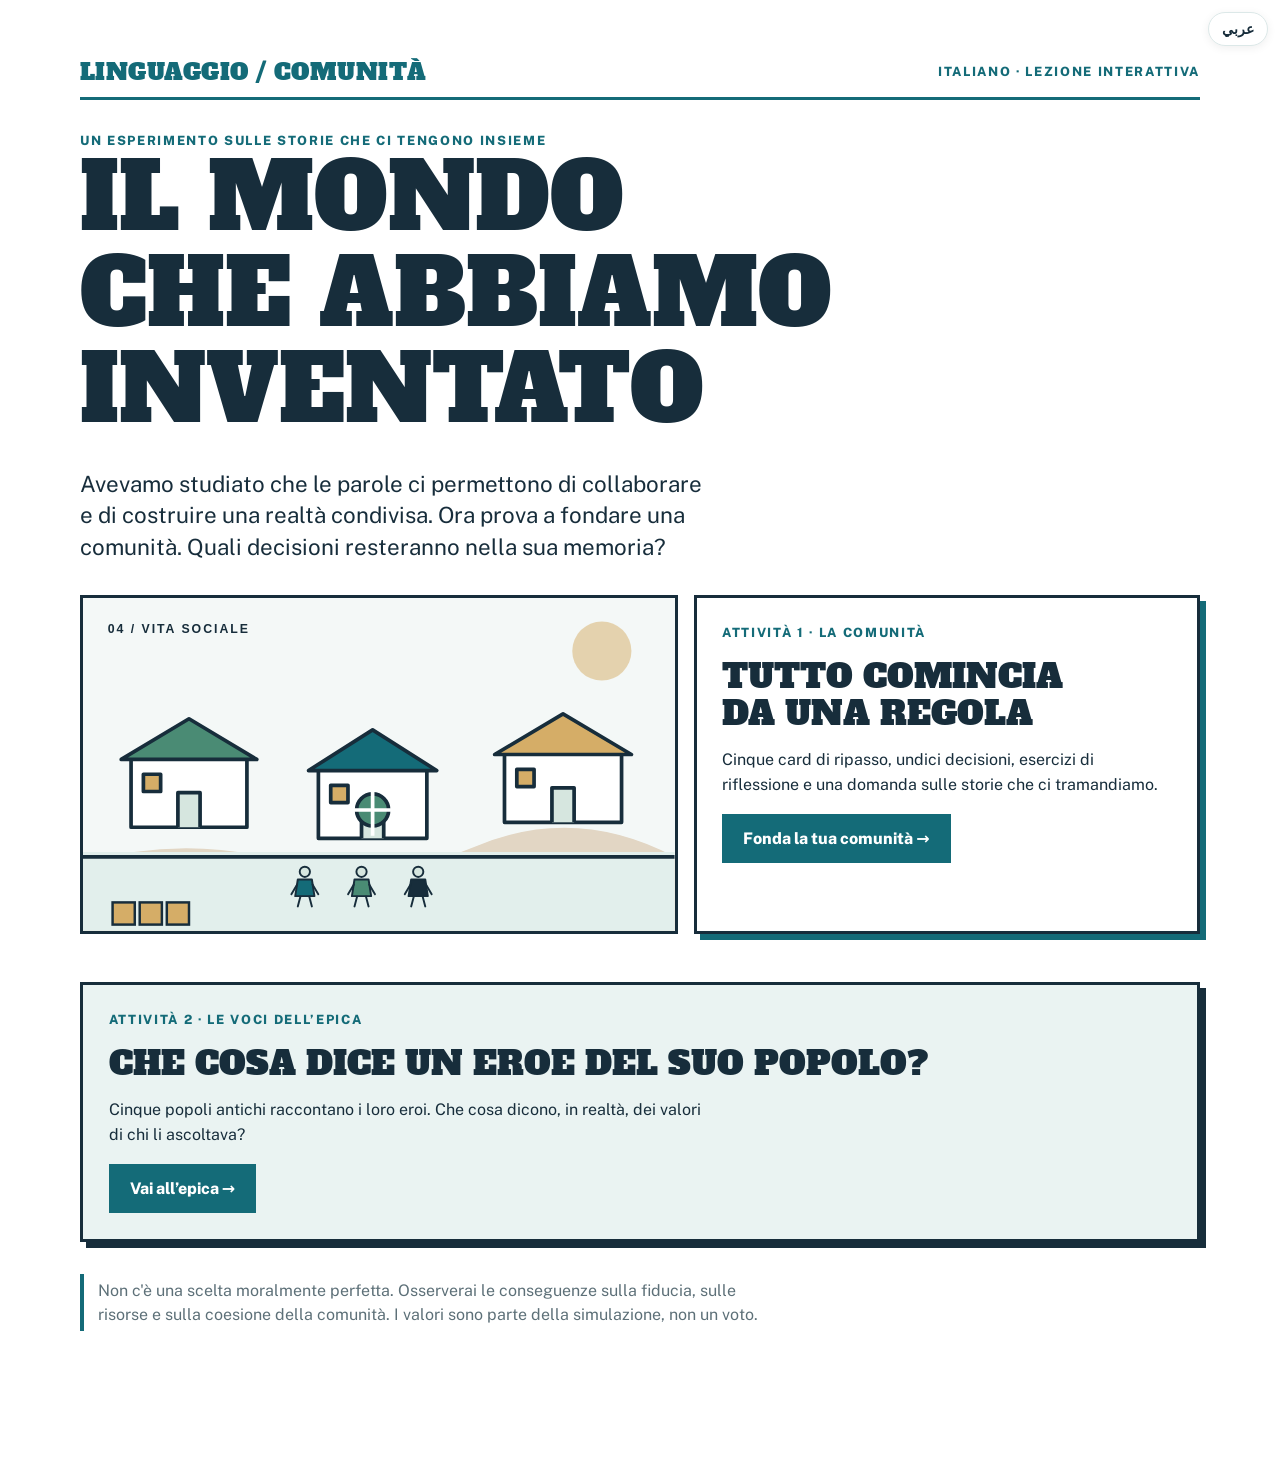
==== commit 888b1765: "Separa l'attività sulla comunità dall'epica Rimuove da index.html le 34 scene su epica e miti di ogg" ====
--- a/index.html
+++ b/index.html
@@ -28,13 +28,19 @@
     <div class="lc-intro-grid">
       <div class="lc-cover" id="landingArt" aria-hidden="true"></div>
       <article class="lc-start">
-        <span class="ep-kicker">Percorso esteso · consigliate due lezioni</span>
+        <span class="ep-kicker">Attività 1 · La comunità</span>
         <h2>TUTTO COMINCIA DA UNA REGOLA</h2>
-        <p>Cinque card di ripasso, undici decisioni, esercizi e un confronto fra le grandi tradizioni epiche, prima di incontrare Ettore.</p>
+        <p>Cinque card di ripasso, undici decisioni, esercizi di riflessione e una domanda sulle storie che ci tramandiamo.</p>
         <button class="btn" type="button" data-action="start">Fonda la tua comunità →</button>
         <button id="resume" class="btn ghost" type="button" data-action="resume" hidden>Riprendi il percorso →</button>
       </article>
     </div>
+    <article class="lc-start lc-next">
+      <span class="ep-kicker">Attività 2 · Le voci dell’epica</span>
+      <h2>CHE COSA DICE UN EROE DEL SUO POPOLO?</h2>
+      <p>Cinque popoli antichi raccontano i loro eroi. Che cosa dicono, in realtà, dei valori di chi li ascoltava?</p>
+      <a class="btn" href="epica.html">Vai all’epica →</a>
+    </article>
     <p class="ep-story-note">Non c'è una scelta moralmente perfetta. Osserverai le conseguenze sulla fiducia, sulle risorse e sulla coesione della comunità. I valori sono parte della simulazione, non un voto.</p>
   </section>
   <main class="app" id="app" hidden>
--- a/comunita.css
+++ b/comunita.css
@@ -21,3 +21,25 @@
 @media (max-width:52rem) {.lc-intro-grid {grid-template-columns:1fr}.lc-cover {aspect-ratio:16/9}.lc-start {box-shadow:4px 4px 0 var(--red)}}
 @media (max-width:36rem) {.ep-display {font-size:clamp(2.5rem,13vw,4.5rem)}.ep-mast {align-items:flex-start}.ep-brand {font-size:1.15rem}.ep-hud {gap:.3rem}.ep-stat-head {gap:.2rem}}
 @media (prefers-reduced-motion:reduce) {*,*::before,*::after {scroll-behavior:auto!important}}
+
+/* Lingua: italiano predefinito, arabo con direzione RTL. */
+.lc-language{position:fixed;z-index:1000;top:12px;right:12px}
+.lc-language button{border:1px solid var(--line,#dce8e8);background:var(--white,#fff);color:var(--ink,#172d3b);padding:8px 13px;border-radius:999px;font:700 14px 'Public Sans',sans-serif;cursor:pointer;box-shadow:0 2px 10px #0001}
+.lc-ar{font-family:'Cairo','Public Sans',sans-serif}
+.lc-ar .pro-text,.lc-ar .ep-lead,.lc-ar .ep-choice,.lc-ar .note,.lc-ar .ep-deck,.lc-ar .ep-story-note,.lc-ar .lc-context{font-family:'Cairo',sans-serif;line-height:1.9;text-align:start}
+.lc-ar .pro-title,.lc-ar .ep-display,.lc-ar h1,.lc-ar h2,.lc-ar h3{font-family:'Cairo',sans-serif;line-height:1.45}
+.lc-ar .ep-choice{direction:rtl;text-align:right}
+.lc-ar .ep-stat-head,.lc-ar .ep-change{direction:rtl}
+.lc-ar .ep-choices,.lc-ar .pro-body{direction:rtl}
+
+/* Navigazione reversibile, disponibile anche sulle schermate modali. */
+.lc-back{font-size:.9rem;white-space:nowrap}
+.lc-prologue-back{position:fixed;inset-block-start:max(12px,env(safe-area-inset-top));inset-inline-start:max(12px,env(safe-area-inset-left));z-index:10}
+.lc-prologue-back .lc-back{padding:.45rem .75rem;background:var(--white);box-shadow:2px 2px 0 var(--ink)}
+.lc-ar .lc-prologue-back .lc-back{font-family:'Cairo',sans-serif}
+@media(max-width:600px){.lc-prologue-back{inset-block-start:max(8px,env(safe-area-inset-top));inset-inline-start:max(8px,env(safe-area-inset-left))}.lc-prologue-back .lc-back{font-size:.82rem}}
+
+.lc-next{margin-top:1rem;box-shadow:6px 6px 0 var(--ink);background:var(--soft)}
+.lc-ar .lc-next{direction:rtl}
+a.btn{display:inline-block;text-decoration:none;text-align:center}
+@media (max-width:52rem){.lc-next{box-shadow:4px 4px 0 var(--ink)}}
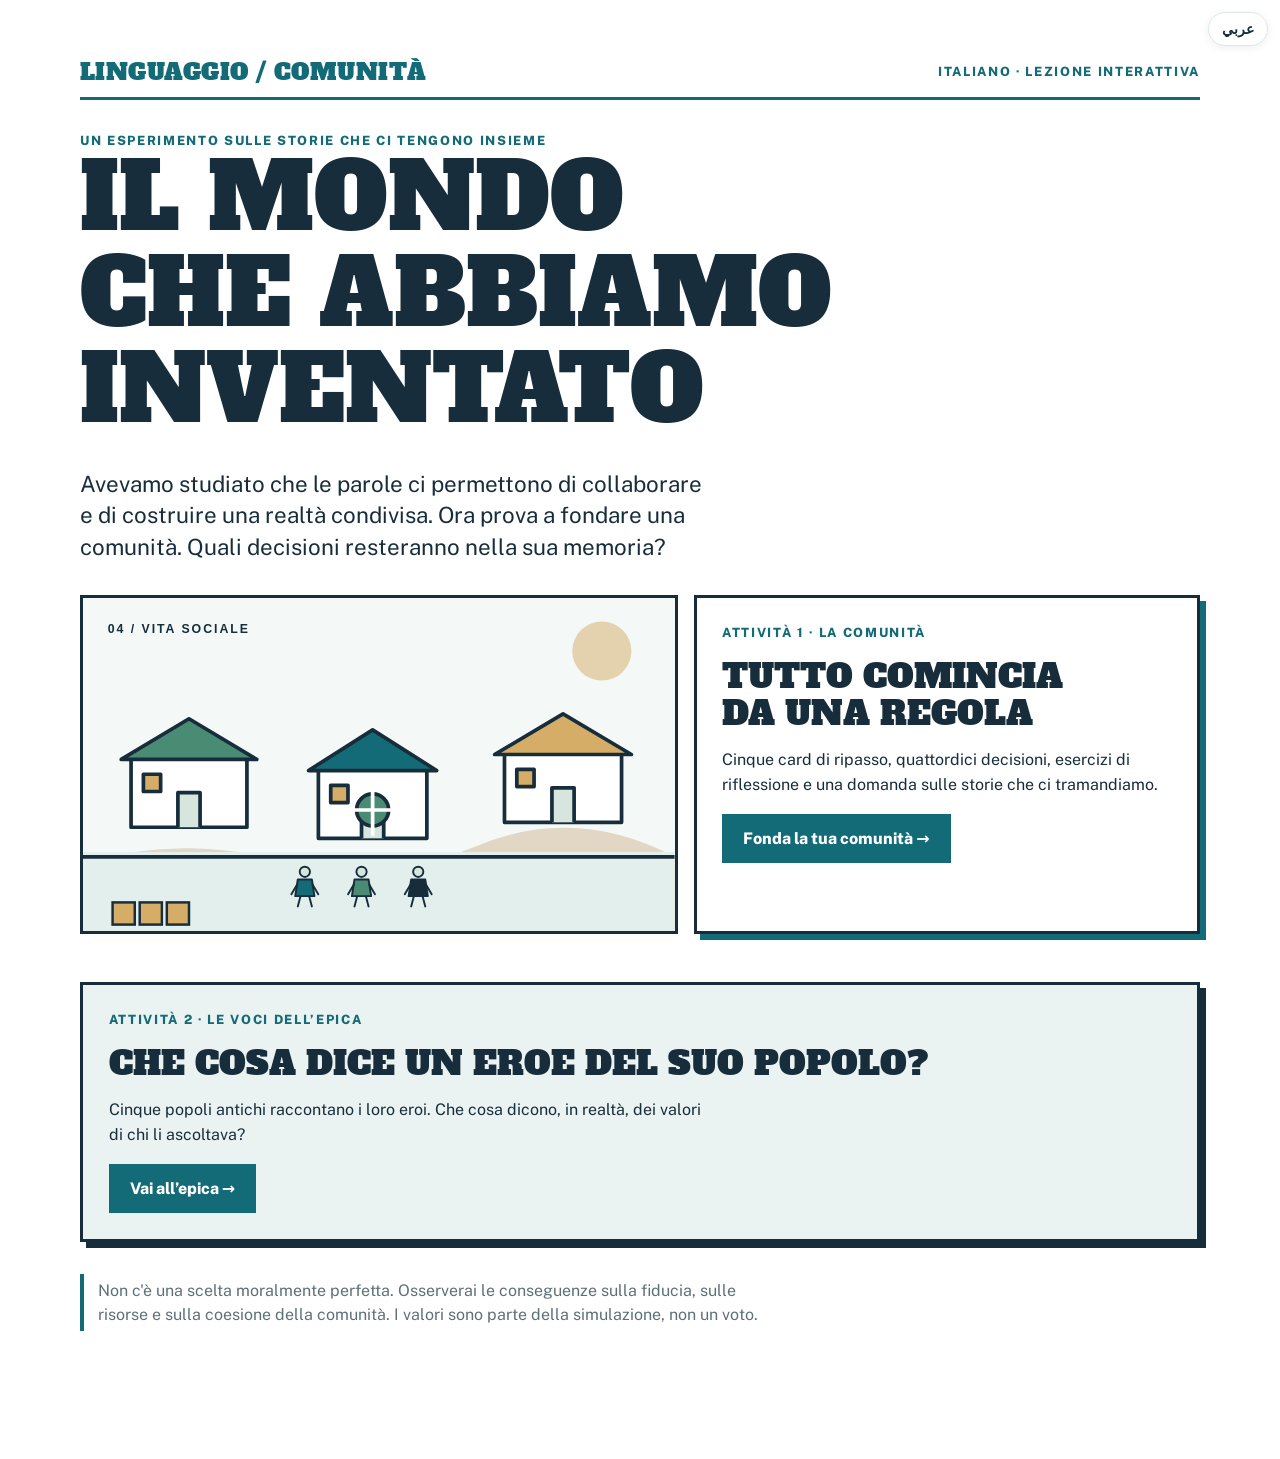
==== commit 81882c50: "Aggiunge tre decisioni all'attività 1 che tornano nell'attività 2 Nuove situazioni sulla memoria (st" ====
--- a/index.html
+++ b/index.html
@@ -30,7 +30,7 @@
       <article class="lc-start">
         <span class="ep-kicker">Attività 1 · La comunità</span>
         <h2>TUTTO COMINCIA DA UNA REGOLA</h2>
-        <p>Cinque card di ripasso, undici decisioni, esercizi di riflessione e una domanda sulle storie che ci tramandiamo.</p>
+        <p>Cinque card di ripasso, quattordici decisioni, esercizi di riflessione e una domanda sulle storie che ci tramandiamo.</p>
         <button class="btn" type="button" data-action="start">Fonda la tua comunità →</button>
         <button id="resume" class="btn ghost" type="button" data-action="resume" hidden>Riprendi il percorso →</button>
       </article>
--- a/comunita.css
+++ b/comunita.css
@@ -43,3 +43,4 @@
 .lc-ar .lc-next{direction:rtl}
 a.btn{display:inline-block;text-decoration:none;text-align:center}
 @media (max-width:52rem){.lc-next{box-shadow:4px 4px 0 var(--ink)}}
+@media (max-width:36rem){.ep-mast .ep-kicker{display:none}}
